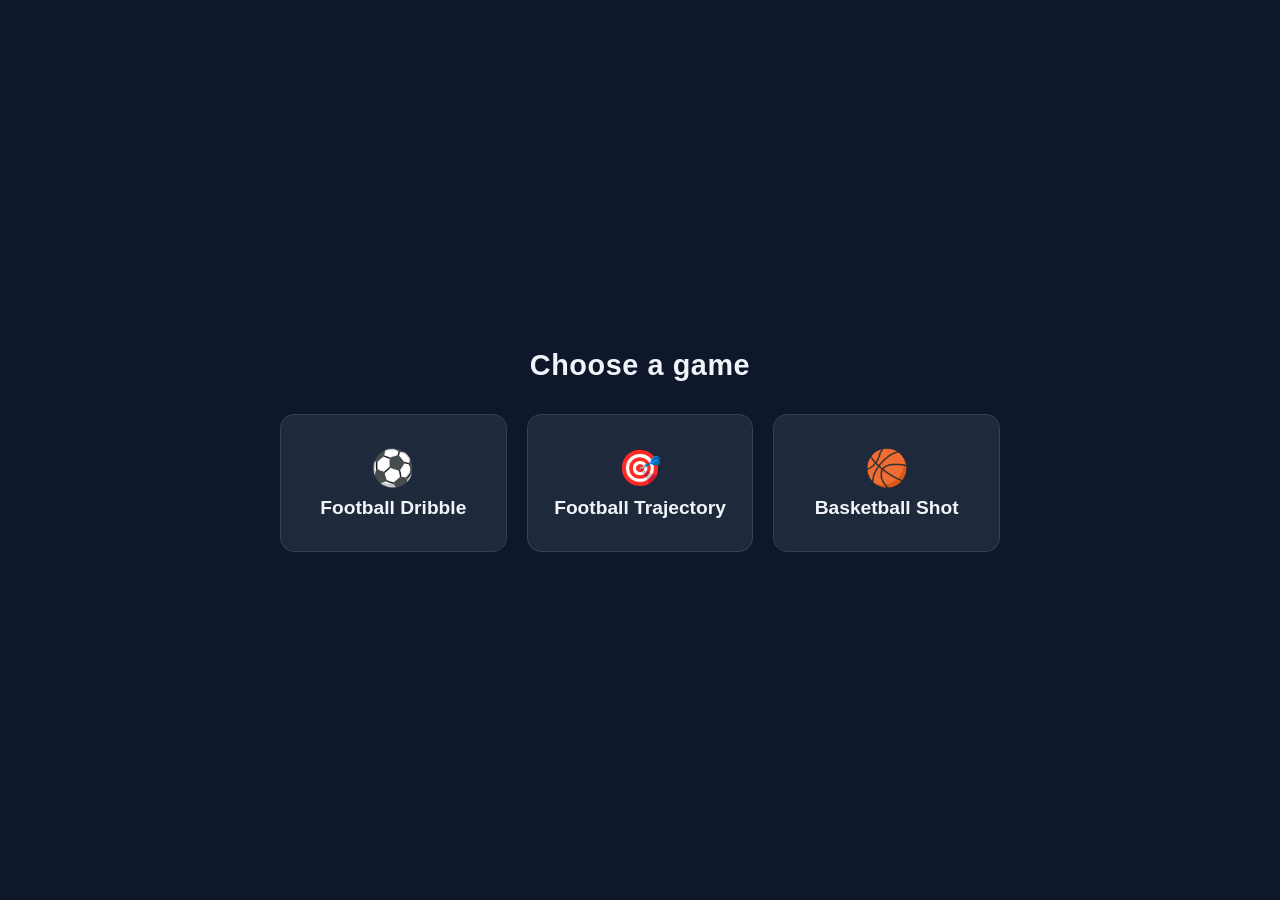
==== index.html @ 4e2cc973 "Move basketball and football trajectory applets into subfolders; add choice-screen index.html" ====
<!DOCTYPE html>
<html lang="en">
<head>
<meta charset="UTF-8">
<title>Applets</title>
<style>
  :root {
    color-scheme: light dark;
    font-family: -apple-system, BlinkMacSystemFont, "Segoe UI", Roboto, Helvetica, Arial, sans-serif;
  }
  body {
    margin: 0;
    min-height: 100vh;
    display: flex;
    flex-direction: column;
    align-items: center;
    justify-content: center;
    gap: 2rem;
    background: #0f172a;
    color: #f1f5f9;
  }
  h1 {
    margin: 0;
    font-size: 1.8rem;
    letter-spacing: 0.02em;
  }
  .grid {
    display: grid;
    grid-template-columns: repeat(auto-fit, minmax(220px, 1fr));
    gap: 1.25rem;
    width: min(720px, 90vw);
  }
  a.game {
    display: flex;
    flex-direction: column;
    align-items: center;
    justify-content: center;
    gap: 0.5rem;
    padding: 2rem 1.5rem;
    border-radius: 14px;
    background: #1e293b;
    color: #f1f5f9;
    text-decoration: none;
    font-size: 1.2rem;
    font-weight: 600;
    border: 1px solid #334155;
    transition: transform 0.15s ease, background 0.15s ease;
  }
  a.game:hover {
    background: #334155;
    transform: translateY(-2px);
  }
  a.game .emoji {
    font-size: 2.2rem;
  }
</style>
</head>
<body>

<h1>Choose a game</h1>

<div class="grid">
  <a class="game" href="football_dribble_game/index.html">
    <span class="emoji">⚽️</span>
    Football Dribble
  </a>
  <a class="game" href="football_trajectory_applet/index.html">
    <span class="emoji">🎯</span>
    Football Trajectory
  </a>
  <a class="game" href="basketball_shot_applet/index.html">
    <span class="emoji">🏀</span>
    Basketball Shot
  </a>
</div>

</body>
</html>
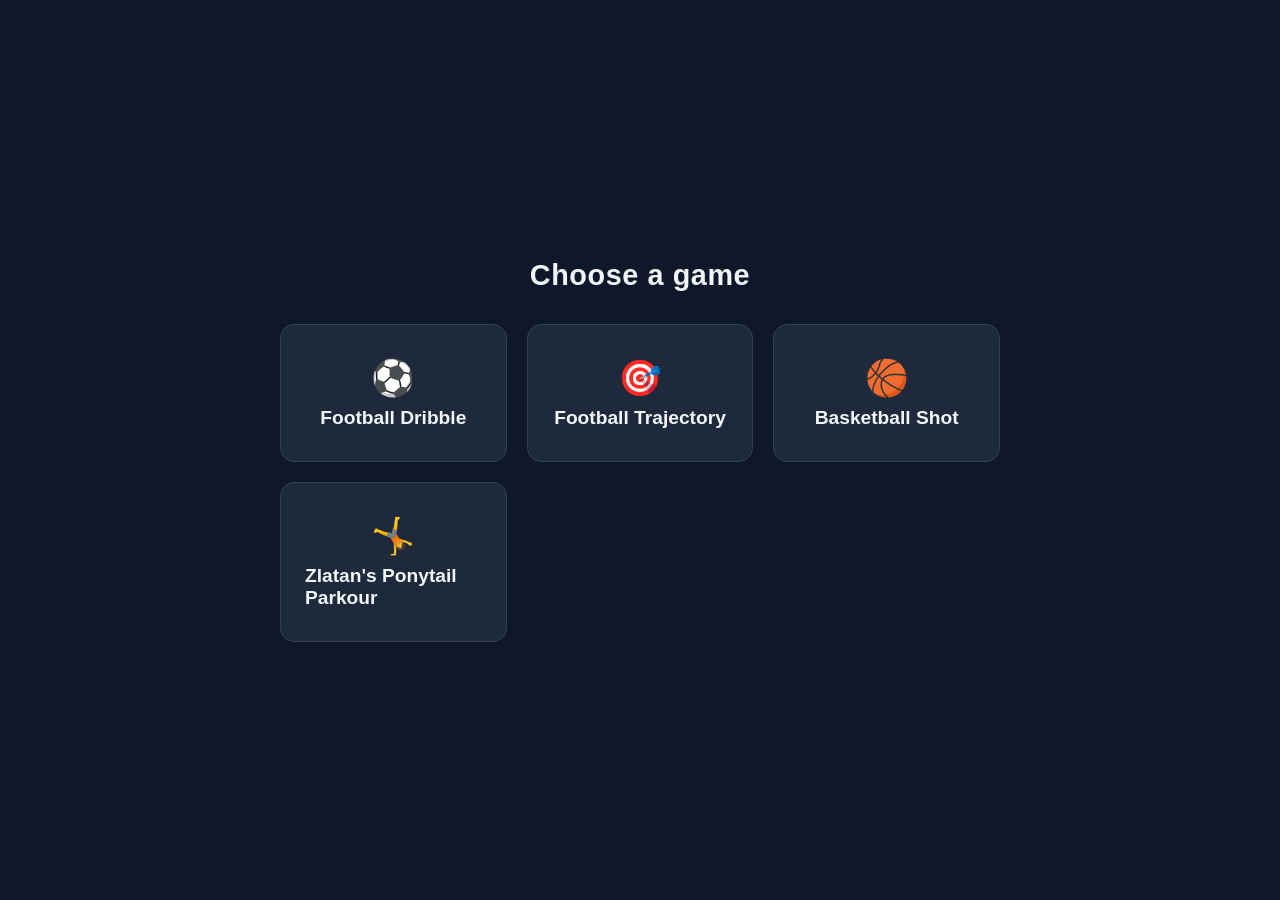
==== commit d2de99a3: "Add Zlatan's Ponytail Parkour to choice screen" ====
--- a/index.html
+++ b/index.html
@@ -72,6 +72,10 @@
     <span class="emoji">🏀</span>
     Basketball Shot
   </a>
+  <a class="game" href="zlatan_parkour/index.html">
+    <span class="emoji">🤸</span>
+    Zlatan's Ponytail Parkour
+  </a>
 </div>
 
 </body>
